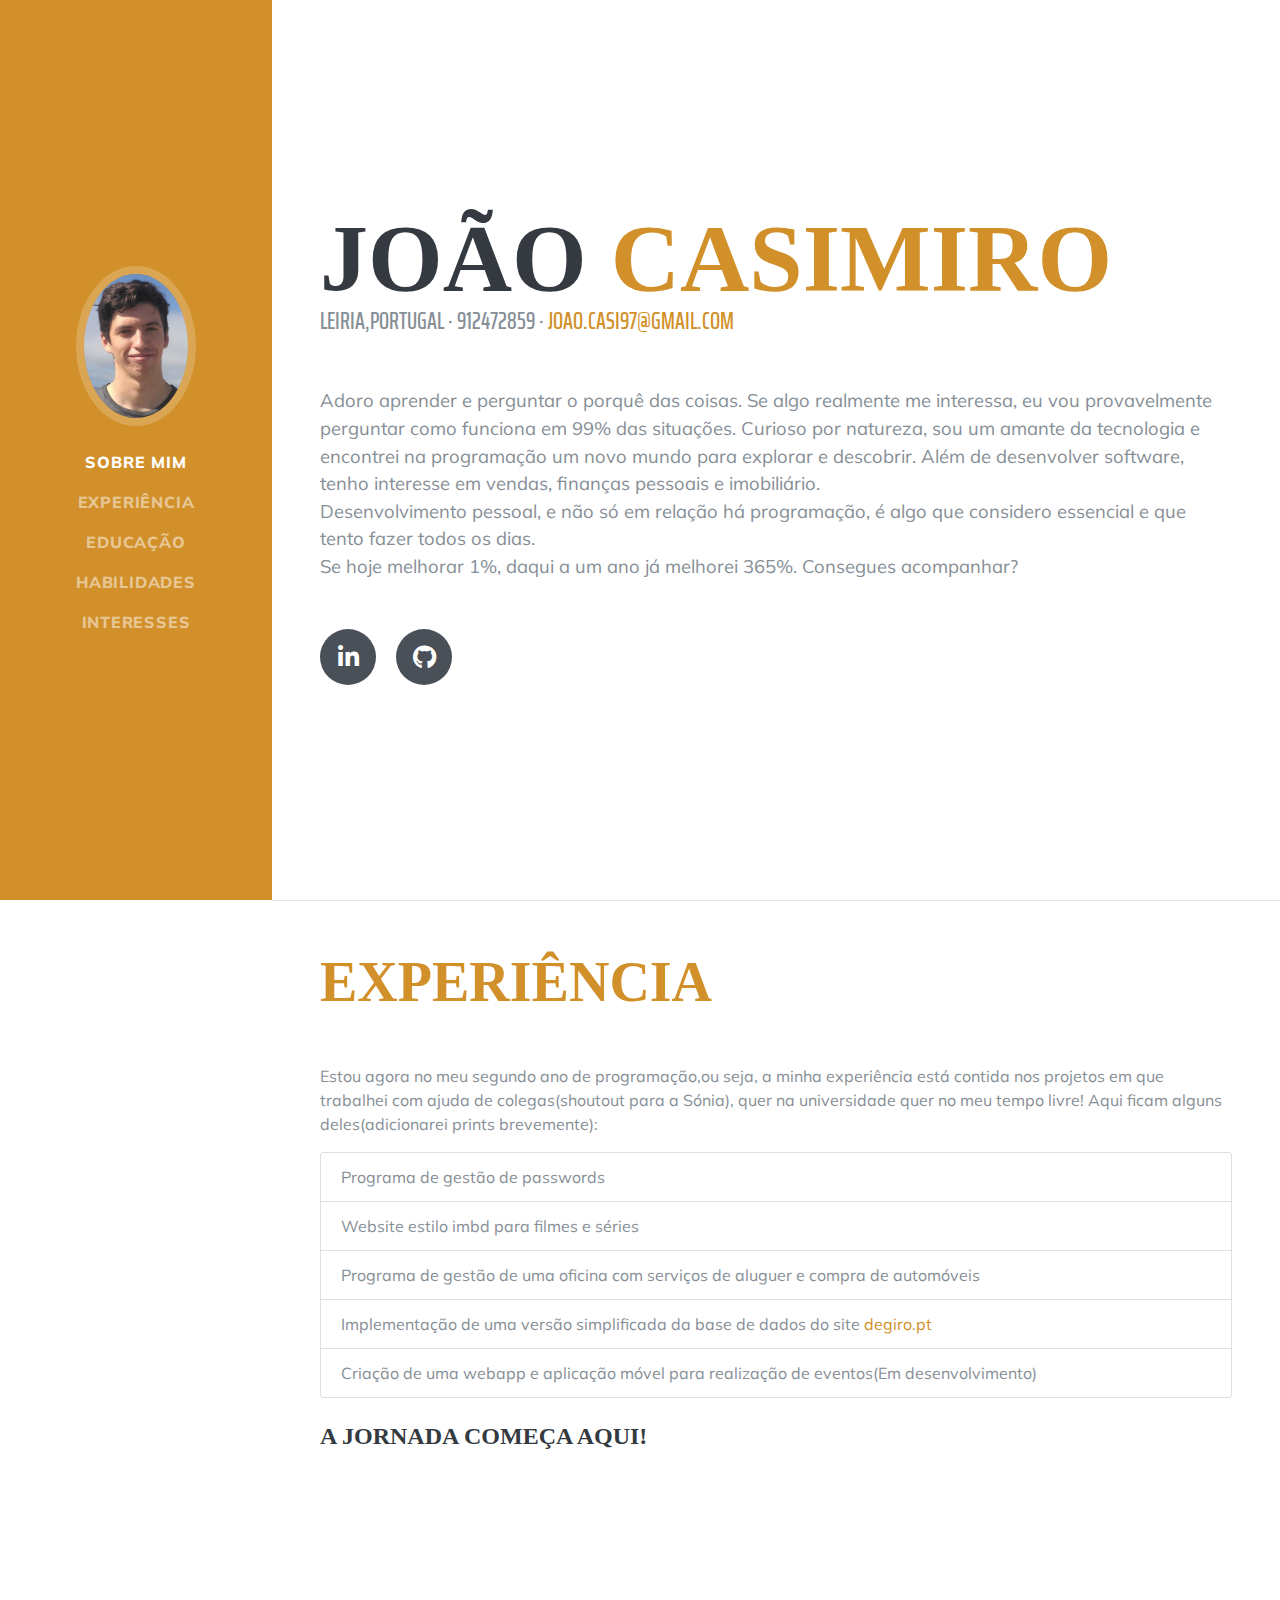
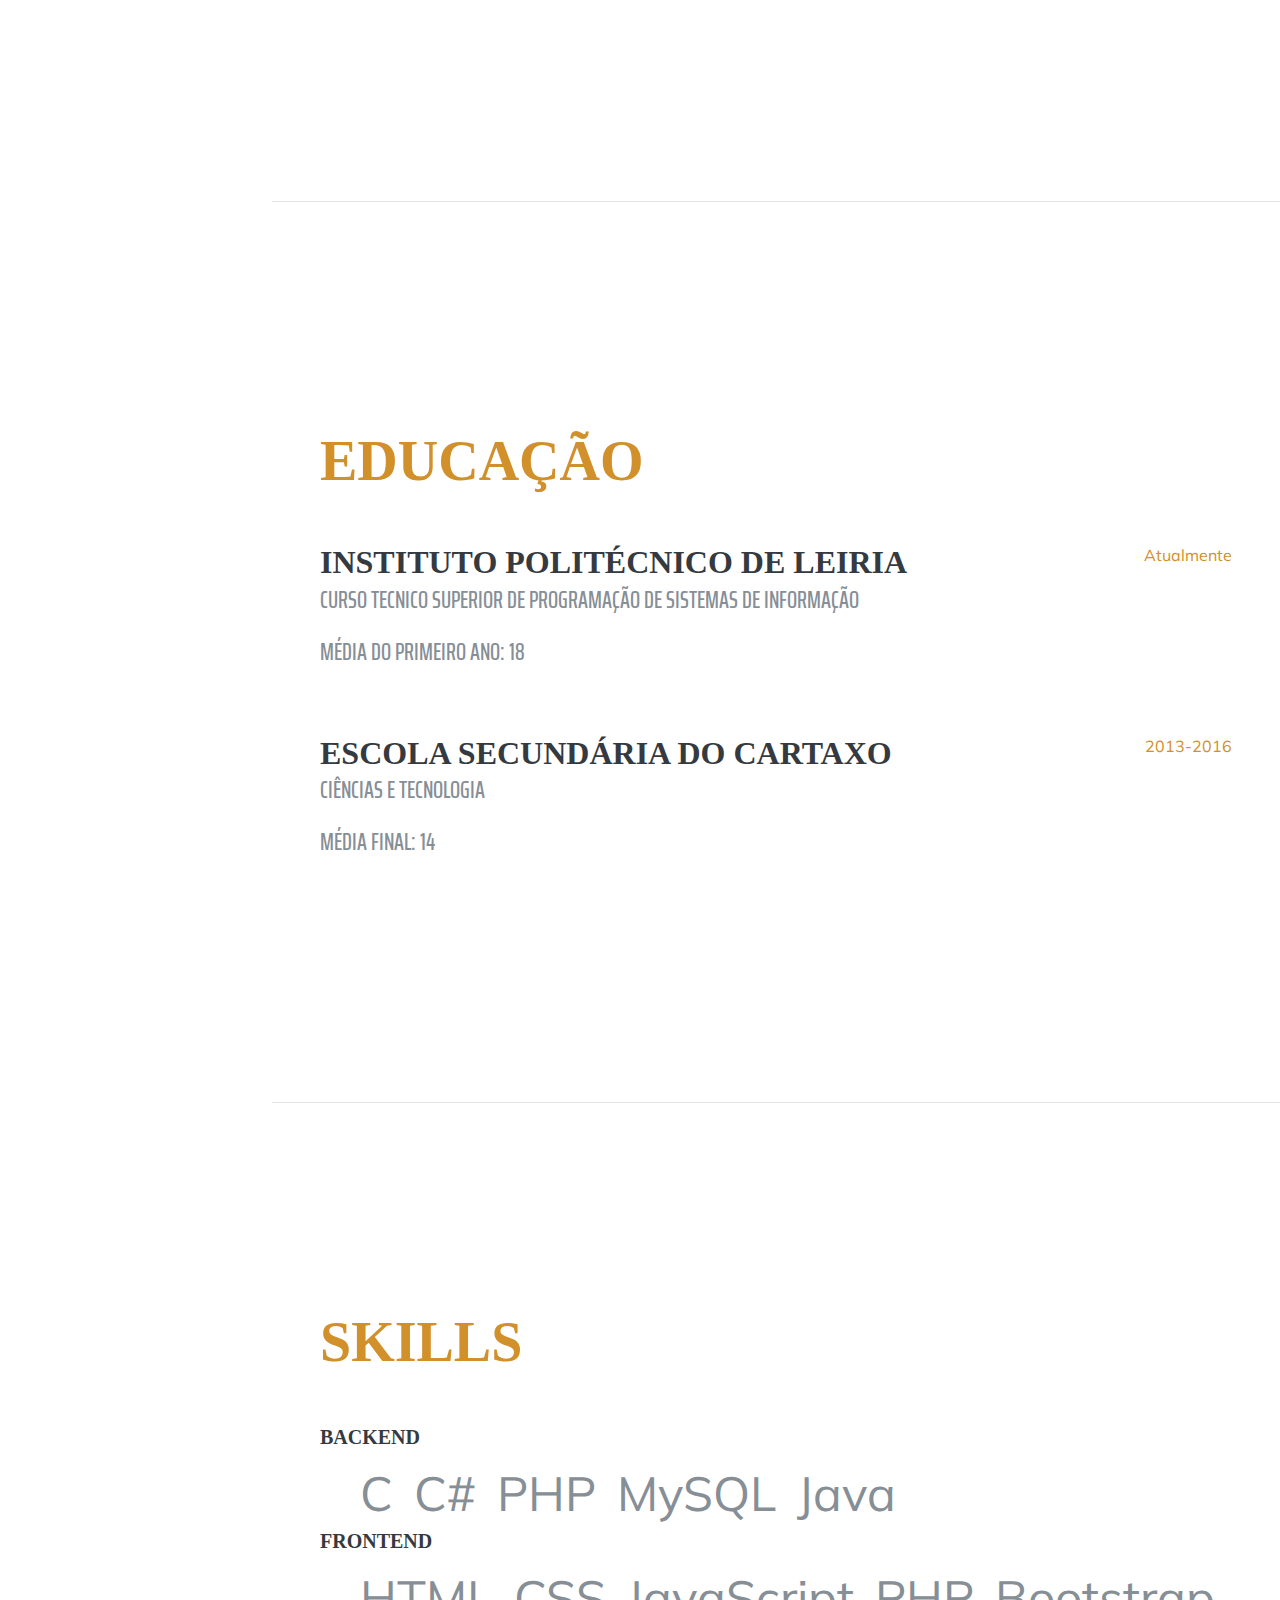
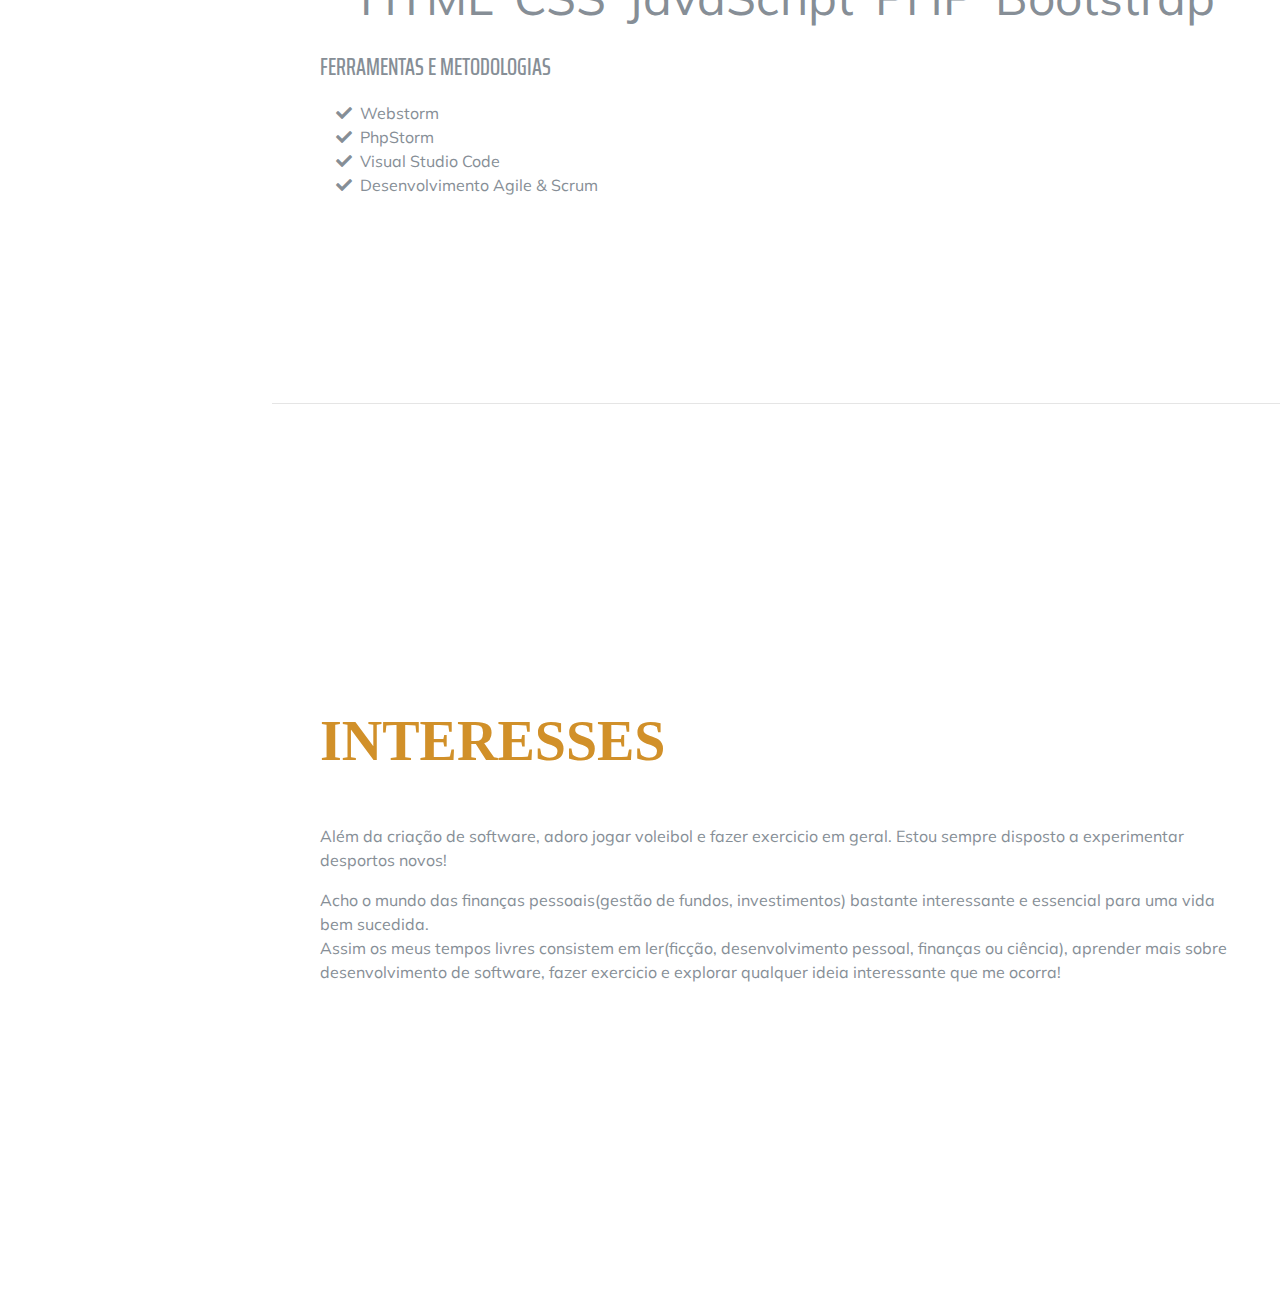
==== index.html @ 552b4750 "." ====
<!DOCTYPE html>
<html lang="en">

<head>

  <meta charset="utf-8">
  <meta name="viewport" content="width=device-width, initial-scale=1, shrink-to-fit=no">
  <meta name="description" content="Site pessoal">
  <meta name="author" content="João Casimiro">

  <title>João Casimiro</title>

  <!-- Bootstrap core CSS -->
  <link href="vendor/bootstrap/css/bootstrap.min.css" rel="stylesheet">

  <!-- Custom fonts for this template -->
  <link href="https://fonts.googleapis.com/css?family=Saira+Extra+Condensed:500,700" rel="stylesheet">
  <link href="https://fonts.googleapis.com/css?family=Muli:400,400i,800,800i" rel="stylesheet">
  <link href="vendor/fontawesome-free/css/all.min.css" rel="stylesheet">

  <!-- Custom styles for this template -->
  <link href="css/resume.css" rel="stylesheet">

</head>

<body id="page-top">

  <nav class="navbar navbar-expand-lg navbar-dark bg-primary fixed-top" id="sideNav">
    <a class="navbar-brand js-scroll-trigger" href="#page-top">
      <span class="d-block d-lg-none">João Casimiro</span>
      <span class="d-none d-lg-block">
        <img class="img-fluid img-profile rounded-circle mx-auto mb-2" src="img/profile.png" alt="imagem de perfil">
      </span>
    </a>
    <button class="navbar-toggler" type="button" data-toggle="collapse" data-target="#navbarSupportedContent" aria-controls="navbarSupportedContent" aria-expanded="false" aria-label="Toggle navigation">
      <span class="navbar-toggler-icon"></span>
    </button>
    <div class="collapse navbar-collapse" id="navbarSupportedContent">
      <ul class="navbar-nav">
        <li class="nav-item">
          <a class="nav-link js-scroll-trigger" href="#about">Sobre mim</a>
        </li>
        <li class="nav-item">
          <a class="nav-link js-scroll-trigger" href="#experience">Experiência</a>
        </li>
        <li class="nav-item">
          <a class="nav-link js-scroll-trigger" href="#education">Educação</a>
        </li>
        <li class="nav-item">
          <a class="nav-link js-scroll-trigger" href="#skills">Habilidades</a>
        </li>
        <li class="nav-item">
          <a class="nav-link js-scroll-trigger" href="#interests">Interesses</a>
        </li>
      </ul>
    </div>
  </nav>

  <div class="container-fluid p-0">

    <section class="resume-section p-3 p-lg-5 d-flex align-items-center" id="about">
      <div class="w-100">
        <h1 class="mb-0">João
          <span class="text-primary">Casimiro</span>
        </h1>
        <div class="subheading mb-5">Leiria,Portugal · 912472859 ·
          <a href="mailto:name@email.com">joao.casi97@gmail.com</a>
        </div>
        <p class="lead mb-5">Adoro aprender e perguntar o porquê das coisas. Se algo realmente me interessa, eu vou provavelmente perguntar como funciona em 99% das situações.
          Curioso por natureza, sou um amante da tecnologia e encontrei na programação um novo mundo para explorar e descobrir. Além de desenvolver software, tenho interesse em vendas,
          finanças pessoais e imobiliário. <br> Desenvolvimento pessoal, e não só em relação há programação, é algo que considero essencial e que tento fazer todos os dias.
          <br>
          Se hoje melhorar 1%, daqui a um ano já melhorei 365%. Consegues acompanhar?</p>
        <div class="social-icons">
          <a href="https://www.linkedin.com/in/joao-casimiro/">
            <i class="fab fa-linkedin-in"></i>
          </a>
          <a href="https://github.com/JoaoAPCasimiro">
            <i class="fab fa-github"></i>
          </a>
        </div>
      </div>
    </section>

    <hr class="m-0">

    <section class="resume-section p-3 p-lg-5 d-flex justify-content-center" id="experience">
      <div class="w-100">
        <h2 class="mb-5">Experiência</h2>

        <div class="resume-item d-flex flex-column flex-md-row justify-content-between mb-5">
          <div class="resume-content">
            <p> Estou agora no meu segundo ano de programação,ou seja, a minha experiência está contida nos projetos
              em que trabalhei com ajuda de colegas(shoutout para a Sónia), quer na universidade quer no meu tempo livre!
              Aqui ficam alguns deles(adicionarei prints brevemente):
            </p>
            <!-- vao poder carregar nos items e aparece um pop up com prints do programa a funcionar-->
            <ul class="list-group">
              <li class="list-group-item">Programa de gestão de passwords</li>
              <li class="list-group-item">Website estilo imbd para filmes e séries</li>
              <li class="list-group-item">Programa de gestão de uma oficina com serviços de aluguer e compra de automóveis</li>
              <li class="list-group-item">Implementação de uma versão simplificada da base de dados do site <a href="https://www.degiro.pt/" >degiro.pt </a></li>
              <li class="list-group-item">Criação de uma webapp e aplicação móvel para realização de eventos(Em desenvolvimento)</li>
            </ul>
            <br>
            <h4>A jornada começa aqui!</h4>
          </div>
        </div>

        <!--
        para nao perder a <template
        </template>
        <div class="resume-item d-flex flex-column flex-md-row justify-content-between">
          <div class="resume-content">
            <h3 class="mb-0">Web Design Intern</h3>
            <div class="subheading mb-3">Shout! Media Productions</div>
            <p>texto</p>
          </div>
          <div class="resume-date text-md-right">
            <span class="text-primary">September 2008 - June 2010</span>
          </div>
        </div>
      -->

      </div>

    </section>

    <hr class="m-0">

    <section class="resume-section p-3 p-lg-5 d-flex align-items-center" id="education">
      <div class="w-100">
        <h2 class="mb-5">Educação</h2>

        <div class="resume-item d-flex flex-column flex-md-row justify-content-between mb-5">
          <div class="resume-content">
            <h3 class="mb-0">Instituto Politécnico de Leiria</h3>
            <div class="subheading mb-3">Curso tecnico superior de Programação de Sistemas de Informação</div>
            <div class="subheading mb-3">Média do primeiro ano: 18</div>
          </div>
          <div class="resume-date text-md-right">
            <span class="text-primary">Atualmente</span>
          </div>
        </div>

        <div class="resume-item d-flex flex-column flex-md-row justify-content-between">
          <div class="resume-content">
            <h3 class="mb-0">Escola Secundária do Cartaxo</h3>
            <div class="subheading mb-3">Ciências e tecnologia</div>
            <div class="subheading mb-3">Média final: 14</div>
          </div>
          <div class="resume-date text-md-right">
            <span class="text-primary">2013-2016</span>
          </div>
        </div>

      </div>
    </section>

    <hr class="m-0">

    <section class="resume-section p-3 p-lg-5 d-flex align-items-center" id="skills">
      <div class="w-100">
        <h2 class="mb-5">Skills</h2>

        <ul class="list-inline dev-icons">
          <h5>Backend</h5>
          <ol>
              <li class="list-inline-item">
                  C
              </li>
              <li class="list-inline-item">
                C#
              </li>
              <li class="list-inline-item">
                  PHP
              </li>
              <li class="list-inline-item">
                  MySQL
              </li>
              <li class="list-inline-item">
                  Java
                </li>
          </ol>
          <h5>Frontend</h5>
          <ol>
            <li class="list-inline-item">
              HTML
            </li>
            <li class="list-inline-item">
                CSS
            </li>
            <li class="list-inline-item">
                JavaScript
            </li>
            <li class="list-inline-item">
              PHP
            </li>
            <li class="list-inline-item">
              Bootstrap
            </li>
          </ol>
        </ul>

        <div class="subheading mb-3">Ferramentas e metodologias</div>
        <ul class="fa-ul mb-0">
          <li>
            <i class="fa-li fa fa-check"></i>
            Webstorm
            </li>
          <li>
              <i class="fa-li fa fa-check"></i>
              PhpStorm
              </li>
          <li>
            <i class="fa-li fa fa-check"></i>
            Visual Studio Code
          </li>
          <li>
            <i class="fa-li fa fa-check"></i>
            Desenvolvimento Agile &amp; Scrum
          </li>
        </ul>
      </div>
    </section>

    <hr class="m-0">

    <section class="resume-section p-3 p-lg-5 d-flex align-items-center" id="interests">
      <div class="w-100">
        <h2 class="mb-5">Interesses</h2>
        <p>Além da criação de software, adoro jogar voleibol e fazer exercicio em geral. Estou sempre disposto a experimentar desportos novos! </p>
        <p class="mb-0">Acho o mundo das finanças pessoais(gestão de fundos, investimentos) bastante interessante e essencial para uma vida bem
          sucedida.</p>
        <p>Assim os meus tempos livres consistem em ler(ficção, desenvolvimento pessoal, finanças ou ciência), aprender mais sobre desenvolvimento
            de software, fazer exercicio e explorar qualquer ideia interessante que me ocorra! </p>
      </div>
    </section>



  </div>

  <!-- Bootstrap core JavaScript -->
  <script src="vendor/jquery/jquery.min.js"></script>
  <script src="vendor/bootstrap/js/bootstrap.bundle.min.js"></script>

  <!-- Plugin JavaScript -->
  <script src="vendor/jquery-easing/jquery.easing.min.js"></script>

  <!-- Custom scripts for this template -->
  <script src="js/resume.min.js"></script>

</body>

</html>
---- css/resume.css ----
/*!
 * Start Bootstrap - Resume v5.0.8 (https://startbootstrap.com/template-overviews/resume)
 * Copyright 2013-2019 Start Bootstrap
 * Licensed under MIT (https://github.com/BlackrockDigital/startbootstrap-resume/blob/master/LICENSE)
 */

body {
  font-family: 'Muli', -apple-system, BlinkMacSystemFont, 'Segoe UI', Roboto, 'Helvetica Neue', Arial, sans-serif, 'Apple Color Emoji', 'Segoe UI Emoji', 'Segoe UI Symbol', 'Noto Color Emoji';
  padding-top: 54px;
  color: #868e96;
}

@media (min-width: 992px) {
  body {
    padding-top: 0;
    padding-left: 17rem;
  }
}

h1,
h2,
h3,
h4,
h5,
h6 {
  font-family: 'Times New Roman', -apple-system, BlinkMacSystemFont, 'Segoe UI', Roboto, 'Helvetica Neue', Arial, sans-serif, 'Apple Color Emoji', 'Segoe UI Emoji', 'Segoe UI Symbol', 'Noto Color Emoji';
  font-weight: 700;
  text-transform: uppercase;
  color: #343a40;
}

h1 {
  font-size: 6rem;
  line-height: 5.5rem;
}

h2 {
  font-size: 3.5rem;
  color: #D19029;
}

h3 {
  font-size: 2rem;
}

p.lead {
  font-size: 1.15rem;
  font-weight: 400;
}

.subheading {
  text-transform: uppercase;
  font-weight: 500;
  font-family: 'Saira Extra Condensed', -apple-system, BlinkMacSystemFont, 'Segoe UI', Roboto, 'Helvetica Neue', Arial, sans-serif, 'Apple Color Emoji', 'Segoe UI Emoji', 'Segoe UI Symbol', 'Noto Color Emoji';
  font-size: 1.5rem;
}

.social-icons a {
  display: inline-block;
  height: 3.5rem;
  width: 3.5rem;
  background-color: #495057;
  color: #fff !important;
  border-radius: 100%;
  text-align: center;
  font-size: 1.5rem;
  line-height: 3.5rem;
  margin-right: 1rem;
}

.social-icons a:last-child {
  margin-right: 0;
}

.social-icons a:hover {
  background-color: #84B07F;
}

.dev-icons {
  font-size: 3rem;
}

.dev-icons .list-inline-item i:hover {
  color: #BD5D38;
}

#sideNav .navbar-nav .nav-item .nav-link {
  font-weight: 800;
  letter-spacing: 0.05rem;
  text-transform: uppercase;
}

#sideNav .navbar-toggler:focus {
  outline-color: #d48a6e;
}

@media (min-width: 992px) {
  #sideNav {
    text-align: center;
    position: fixed;
    top: 0;
    left: 0;
    display: flex;
    flex-direction: column;
    width: 17rem;
    height: 100vh;
  }
  #sideNav .navbar-brand {
    display: flex;
    margin: auto auto 0;
    padding: 0.5rem;
  }
  #sideNav .navbar-brand .img-profile {
    max-width: 10rem;
    max-height: 10rem;
    border: 0.5rem solid rgba(255, 255, 255, 0.2);
  }
  #sideNav .navbar-collapse {
    display: flex;
    align-items: flex-start;
    flex-grow: 0;
    width: 100%;
    margin-bottom: auto;
  }
  #sideNav .navbar-collapse .navbar-nav {
    flex-direction: column;
    width: 100%;
  }
  #sideNav .navbar-collapse .navbar-nav .nav-item {
    display: block;
  }
  #sideNav .navbar-collapse .navbar-nav .nav-item .nav-link {
    display: block;
  }
}

section.resume-section {
  padding-top: 5rem !important;
  padding-bottom: 5rem !important;
  max-width: 75rem;
}

section.resume-section .resume-item .resume-date {
  min-width: none;
}

@media (min-width: 768px) {
  section.resume-section {
    min-height: 100vh;
  }
  section.resume-section .resume-item .resume-date {
    min-width: 18rem;
  }
}

@media (min-width: 992px) {
  section.resume-section {
    padding-top: 3rem !important;
    padding-bottom: 3rem !important;
  }
}

.bg-primary {
  background-color: #D19029 !important;
}

.text-primary {
  color: #D19029 !important;
}

a {
  color: #D19029;
}

a:hover, a:focus, a:active {
  color: #824027;
}
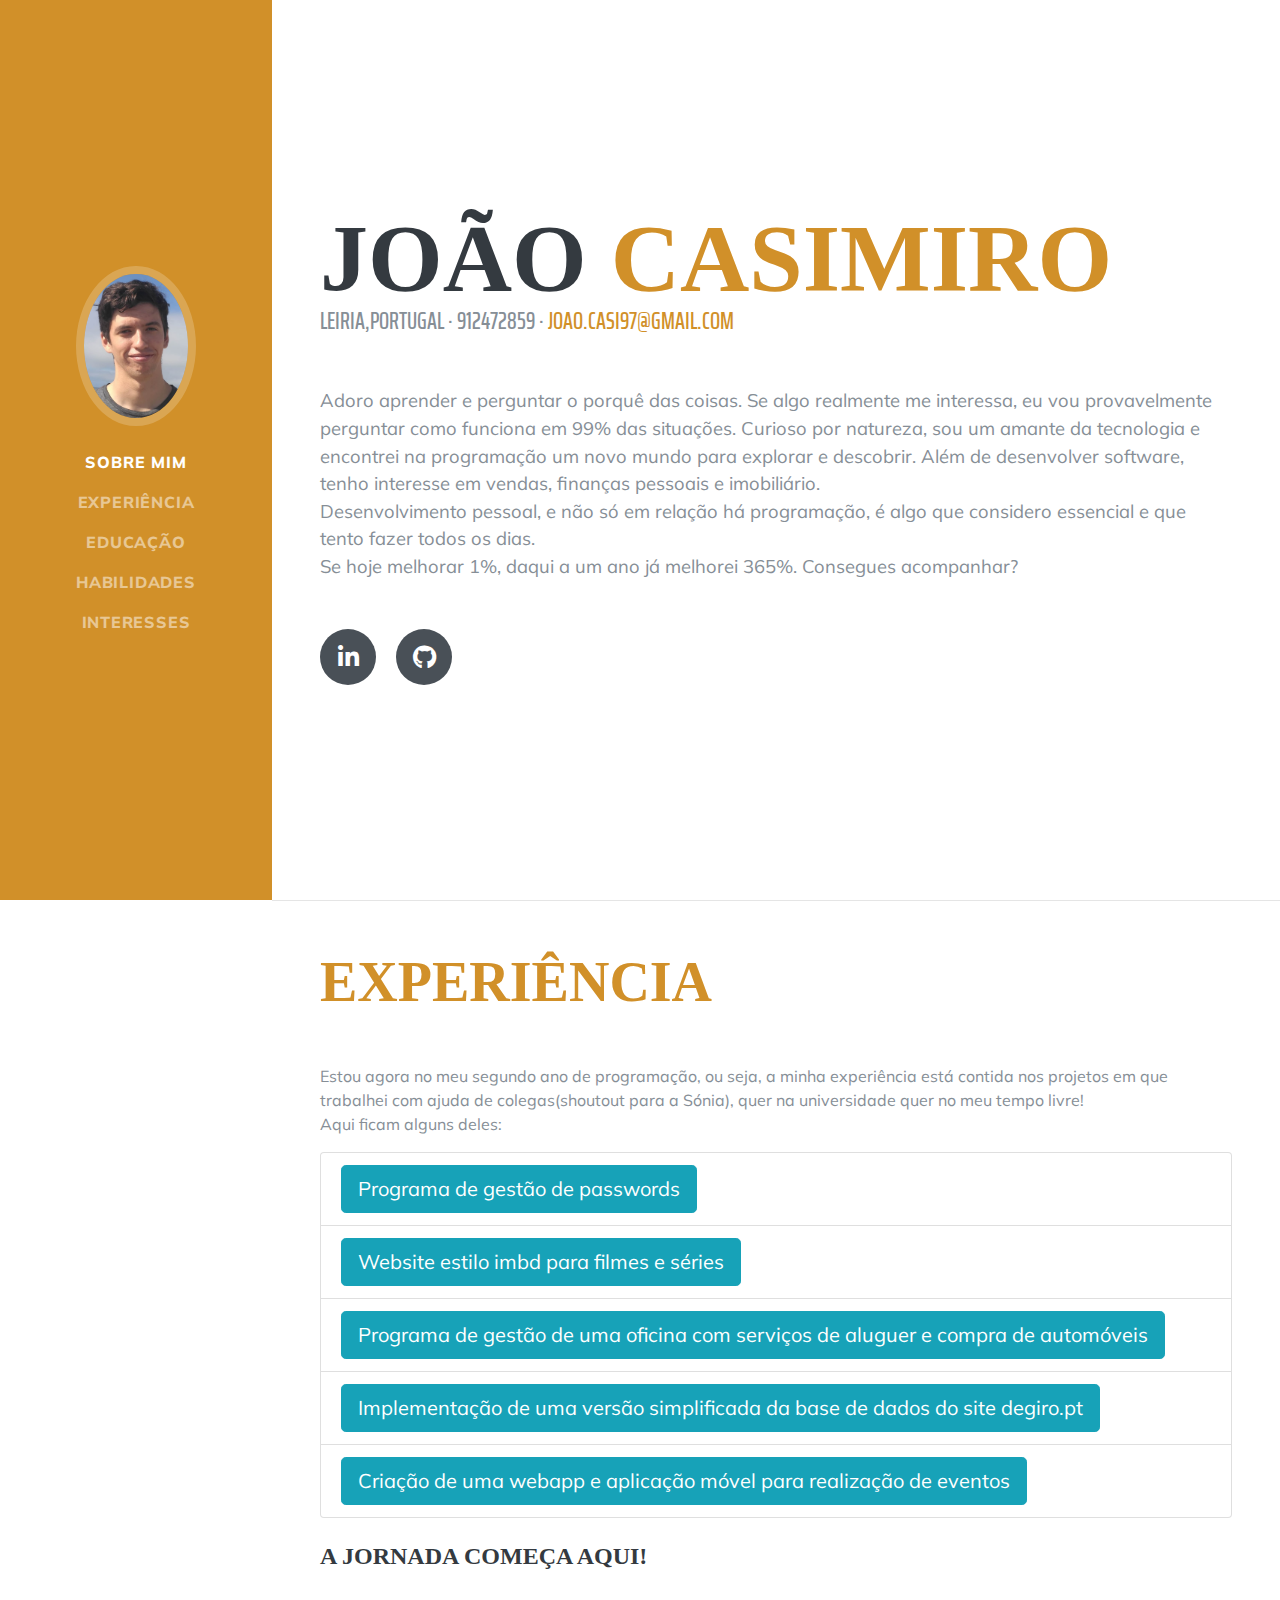
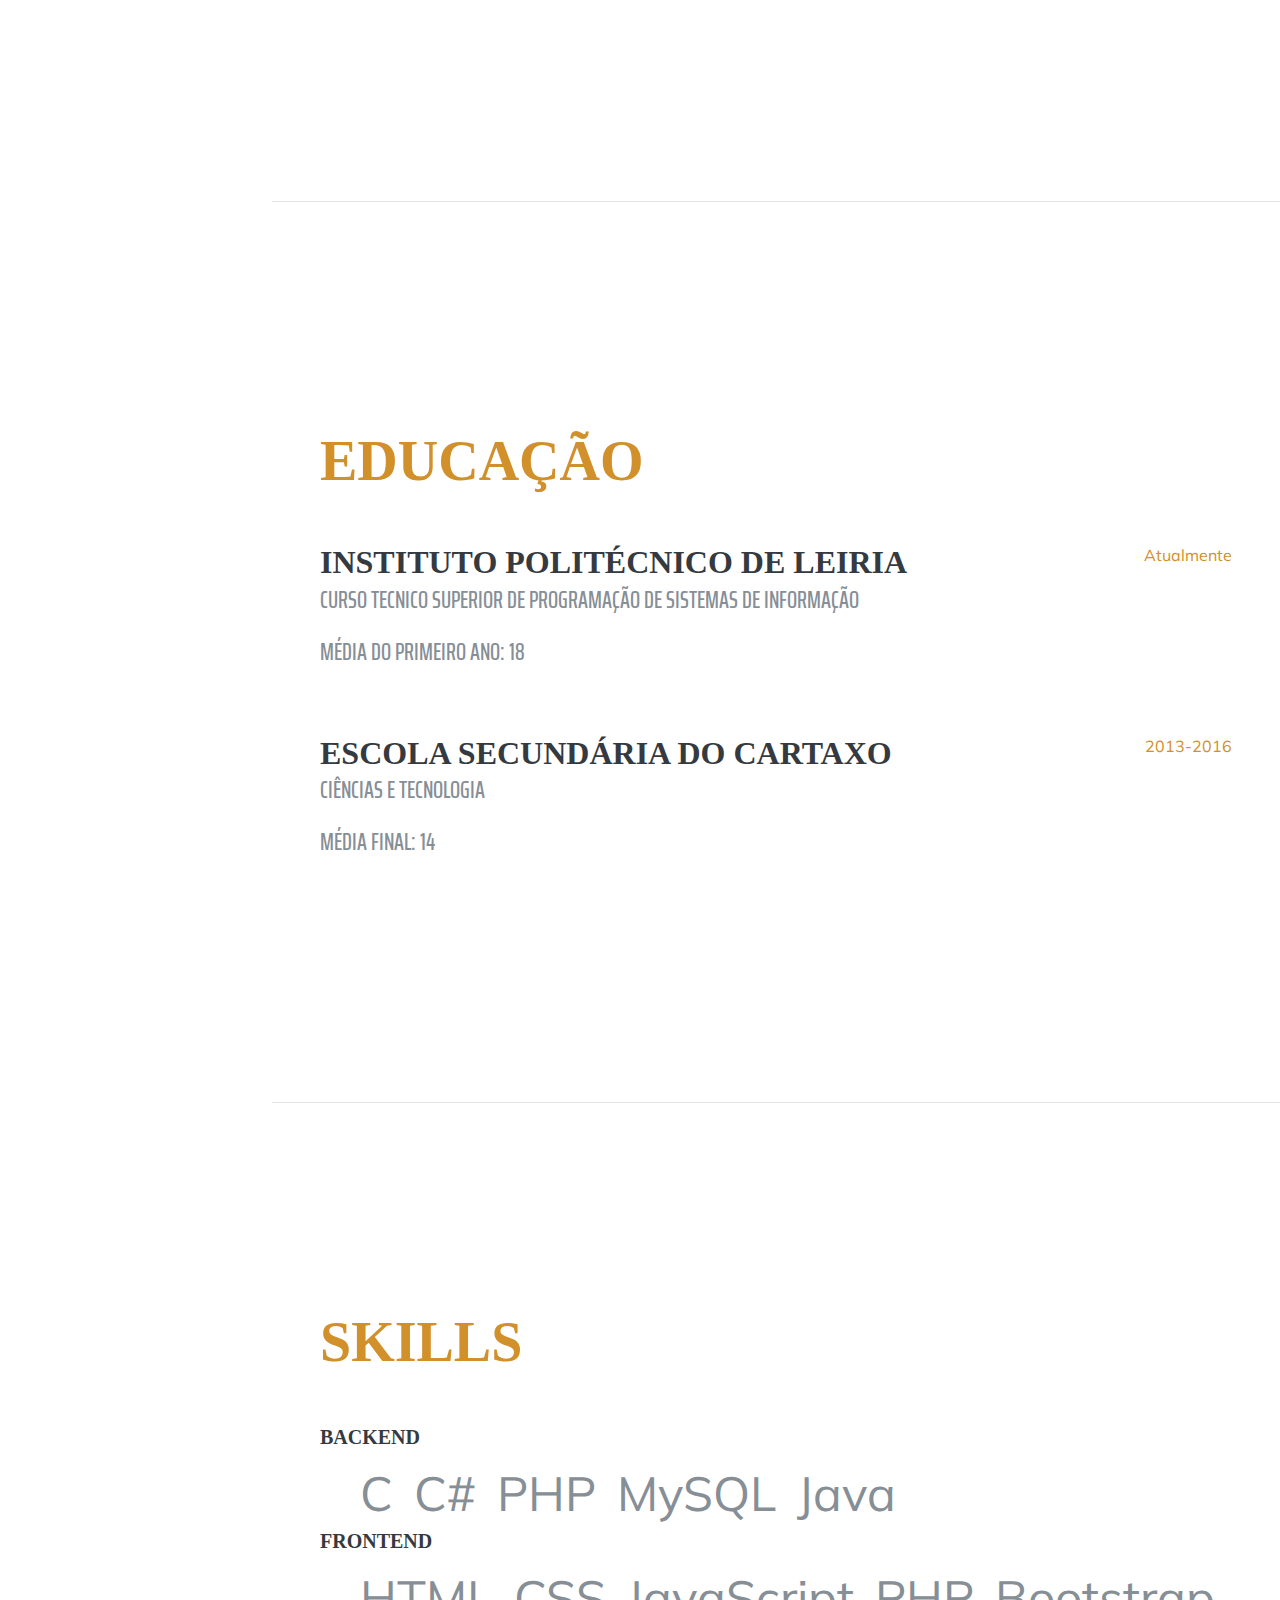
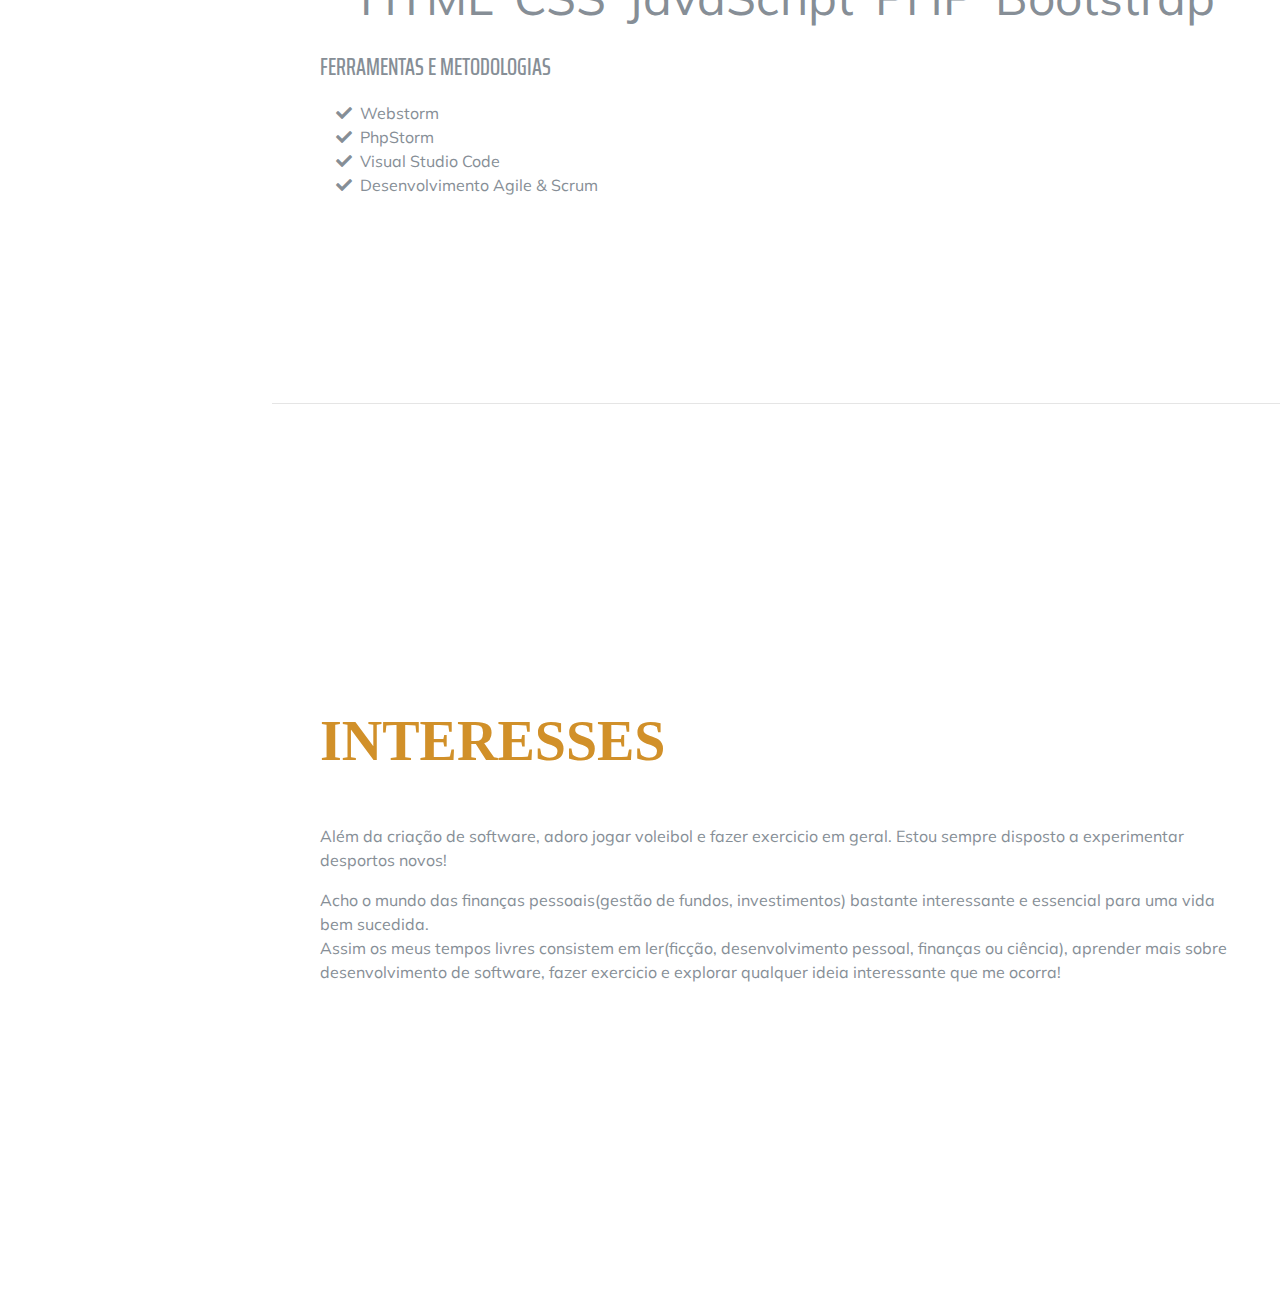
==== commit 84b8ee92: "slideshow" ====
--- a/index.html
+++ b/index.html
@@ -20,6 +20,12 @@
 
   <!-- Custom styles for this template -->
   <link href="css/resume.css" rel="stylesheet">
+
+  <style>
+    .modal-dialog{
+      max-width: 650px;
+    }
+  </style>
 
 </head>
 
@@ -90,40 +96,68 @@
 
         <div class="resume-item d-flex flex-column flex-md-row justify-content-between mb-5">
           <div class="resume-content">
-            <p> Estou agora no meu segundo ano de programação,ou seja, a minha experiência está contida nos projetos
+            <p> Estou agora no meu segundo ano de programação, ou seja, a minha experiência está contida nos projetos
               em que trabalhei com ajuda de colegas(shoutout para a Sónia), quer na universidade quer no meu tempo livre!
-              Aqui ficam alguns deles(adicionarei prints brevemente):
+              <br>
+              Aqui ficam alguns deles:
             </p>
-            <!-- vao poder carregar nos items e aparece um pop up com prints do programa a funcionar-->
+
             <ul class="list-group">
-              <li class="list-group-item">Programa de gestão de passwords</li>
-              <li class="list-group-item">Website estilo imbd para filmes e séries</li>
-              <li class="list-group-item">Programa de gestão de uma oficina com serviços de aluguer e compra de automóveis</li>
-              <li class="list-group-item">Implementação de uma versão simplificada da base de dados do site <a href="https://www.degiro.pt/" >degiro.pt </a></li>
-              <li class="list-group-item">Criação de uma webapp e aplicação móvel para realização de eventos(Em desenvolvimento)</li>
+              <li class="list-group-item">
+                <!-- Trigger the modal with a button -->
+                <button type="button" class="btn btn-info btn-lg" data-toggle="modal" data-target="#gestaoPasswordModal">
+                              Programa de gestão de passwords</button>
+              </li>
+              <li class="list-group-item">
+                <!-- Trigger the modal with a button -->
+                <button type="button" class="btn btn-info btn-lg" data-toggle="modal" data-target="#movieManagerModal">
+                              Website estilo imbd para filmes e séries</button>
+              </li>
+              <li class="list-group-item">
+                <!-- Trigger the modal with a button -->
+                <button type="button" class="btn btn-info btn-lg" data-toggle="modal" data-target="#gestaoPasswordModal">
+                              Programa de gestão de uma oficina com serviços de aluguer e compra de automóveis</button>
+              </li>
+              <li class="list-group-item">
+                <!-- Trigger the modal with a button -->
+                <button type="button" class="btn btn-info btn-lg" data-toggle="modal" data-target="#gestaoPasswordModal">
+                          Implementação de uma versão simplificada da base de dados do site degiro.pt </button>
+              </li>
+              <li class="list-group-item">
+                <!-- Trigger the modal with a button -->
+                <button type="button" class="btn btn-info btn-lg" data-toggle="modal" data-target="#gestaoPasswordModal">
+                          Criação de uma webapp e aplicação móvel para realização de eventos</button>
+              </li>
+
             </ul>
             <br>
             <h4>A jornada começa aqui!</h4>
           </div>
         </div>
 
-        <!--
-        para nao perder a <template
-        </template>
-        <div class="resume-item d-flex flex-column flex-md-row justify-content-between">
-          <div class="resume-content">
-            <h3 class="mb-0">Web Design Intern</h3>
-            <div class="subheading mb-3">Shout! Media Productions</div>
-            <p>texto</p>
-          </div>
-          <div class="resume-date text-md-right">
-            <span class="text-primary">September 2008 - June 2010</span>
-          </div>
-        </div>
-      -->
-
-      </div>
-
+
+        <div class="modal fade" id="websiteFilmesSeriesModal" role="dialog">
+          <div class="modal-dialog">
+
+            <!-- Modal content-->
+            <div class="modal-content">
+              <img src="prints/gestao_passwords.png" />
+            </div>
+          </div>
+        </div>
+
+        <div class="modal fade" id="gestaoOficinaModal" role="dialog">
+          <div class="modal-dialog">
+
+            <!-- Modal content-->
+            <div class="modal-content">
+              <img src="prints/gestao_passwords.png" />
+            </div>
+          </div>
+        </div>
+
+
+      </div>
     </section>
 
     <hr class="m-0">
@@ -238,7 +272,90 @@
     </section>
 
 
-
+  </div>
+
+  <!-- Modal -->
+  <div class="modal fade" id="gestaoPasswordModal" role="dialog">
+    <div class="modal-dialog">
+      <!-- Modal content-->
+      <div class="modal-content">
+
+        <div id="gestaoPasswords" class="carousel slide" data-ride="carousel">
+
+          <!-- Indicators -->
+          <ul class="carousel-indicators">
+            <li data-target="#gestaoPasswords" data-slide-to="0" class="active"></li>
+            <li data-target="#gestaoPasswords" data-slide-to="1"></li>
+            <li data-target="#gestaoPasswords" data-slide-to="2"></li>
+          </ul>
+
+          <!-- The slideshow -->
+          <div class="carousel-inner">
+            <div class="carousel-item active">
+              <img class="img-fluid" src="prints/gestao_passwords2.png" alt="inicial">
+            </div>
+            <div class="carousel-item">
+              <img class="img-fluid" src="prints/gestao_passwords.png" alt="registo">
+            </div>
+            <div class="carousel-item">
+              <img class="img-fluid" src="prints/gestao_passwords3.png" alt="recurso">
+            </div>
+          </div>
+
+          <!-- Left and right controls -->
+          <a class="carousel-control-prev" href="#gestaoPasswords" data-slide="prev">
+            <span class="carousel-control-prev-icon"></span>
+          </a>
+          <a class="carousel-control-next" href="#gestaoPasswords" data-slide="next">
+            <span class="carousel-control-next-icon"></span>
+          </a>
+
+        </div>
+
+      </div>
+    </div>
+  </div>
+
+  <!-- Modal -->
+  <div class="modal fade" id="movieManagerModal" role="dialog">
+    <div class="modal-dialog">
+      <!-- Modal content-->
+      <div class="modal-content">
+
+        <div id="movieManager" class="carousel slide" data-ride="carousel">
+
+          <!-- Indicators -->
+          <ul class="carousel-indicators">
+            <li data-target="#movieManager" data-slide-to="0" class="active"></li>
+            <li data-target="#movieManager" data-slide-to="1"></li>
+            <li data-target="#movieManager" data-slide-to="2"></li>
+          </ul>
+
+          <!-- The slideshow -->
+          <div class="carousel-inner">
+            <div class="carousel-item active">
+              <img class="img-fluid" src="prints/The_Movie_Manager.jpg" alt="inicial">
+            </div>
+            <div class="carousel-item">
+              <img class="img-fluid" src="prints/The_Movie_Manager_atual.jpg" alt="nos cinemas">
+            </div>
+            <div class="carousel-item">
+              <img class="img-fluid" src="prints/The_Movie_Manager_favoritos.jpg" alt="favoritos">
+            </div>
+          </div>
+
+          <!-- Left and right controls -->
+          <a class="carousel-control-prev" href="#movieManager" data-slide="prev">
+            <span class="carousel-control-prev-icon"></span>
+          </a>
+          <a class="carousel-control-next" href="#movieManager" data-slide="next">
+            <span class="carousel-control-next-icon"></span>
+          </a>
+
+        </div>
+
+      </div>
+    </div>
   </div>
 
   <!-- Bootstrap core JavaScript -->
@@ -253,4 +370,8 @@
 
 </body>
 
+<script>
+
+</script>
+
 </html>
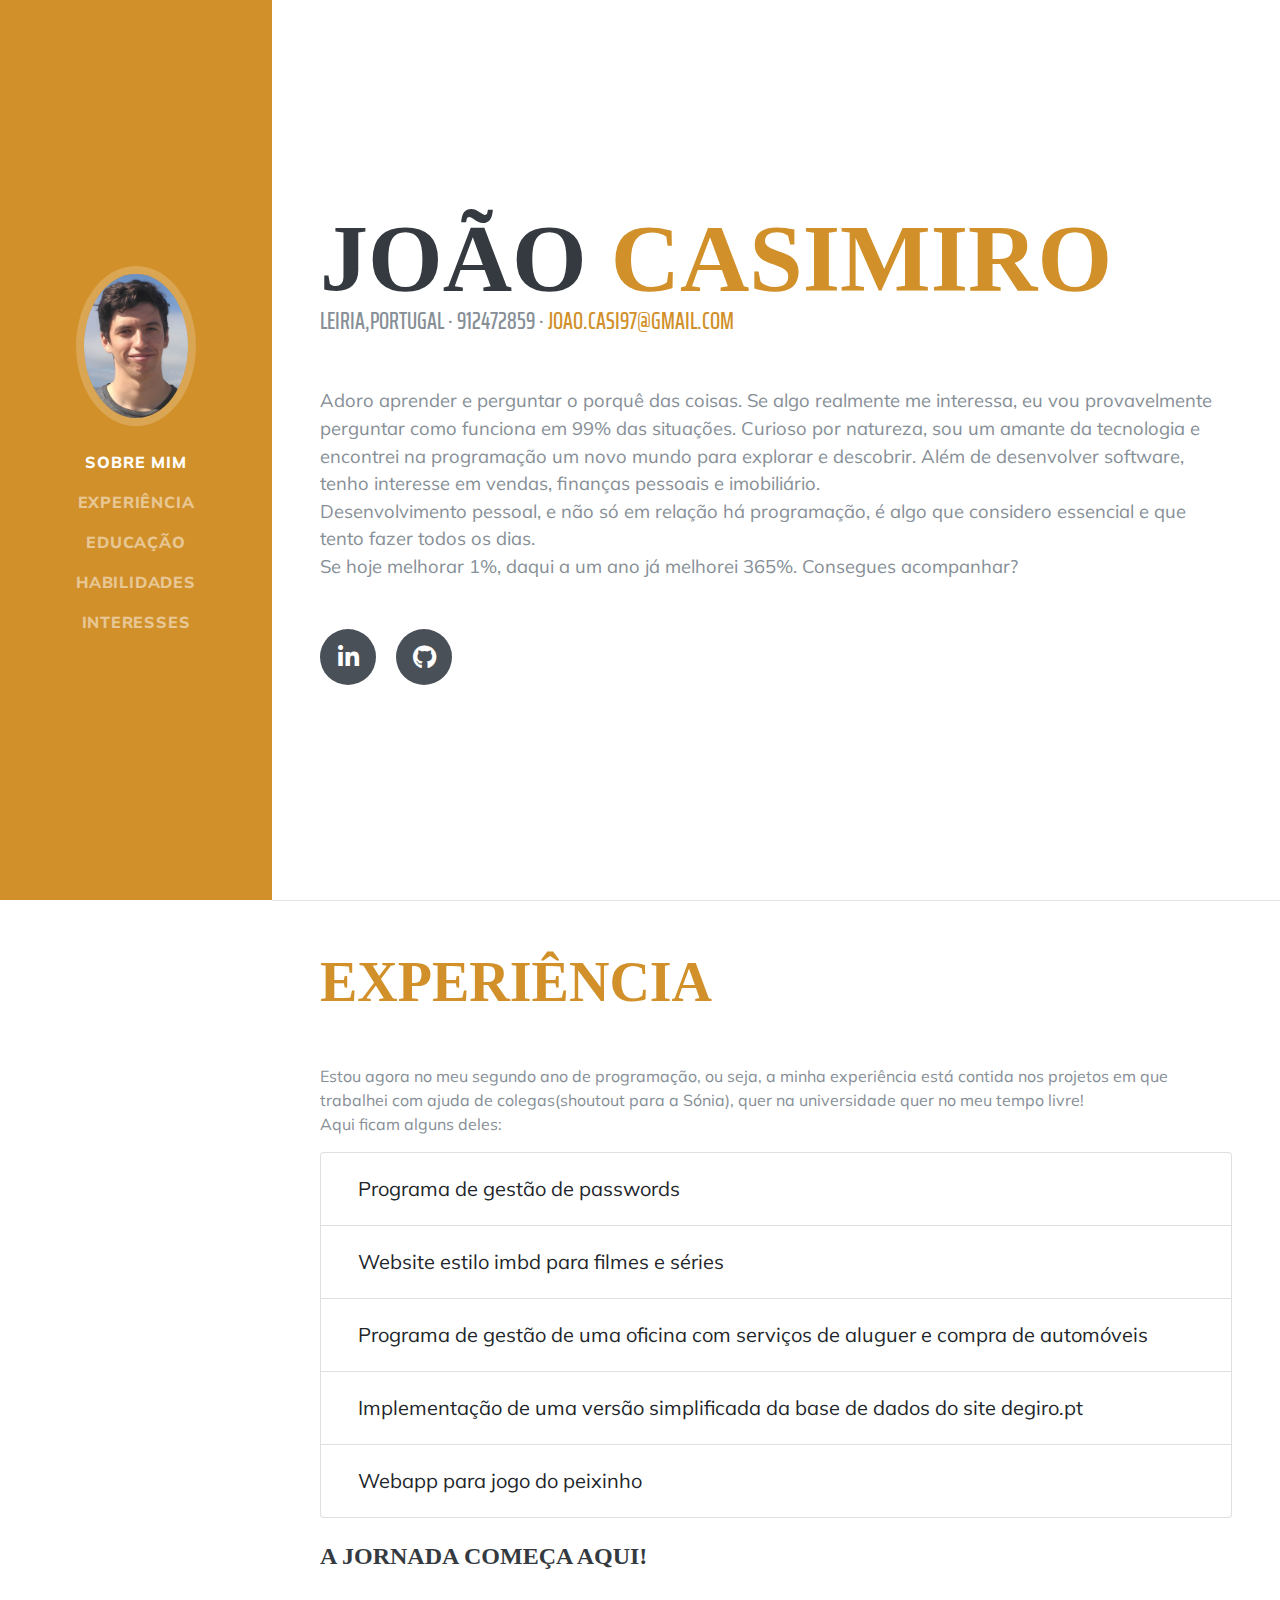
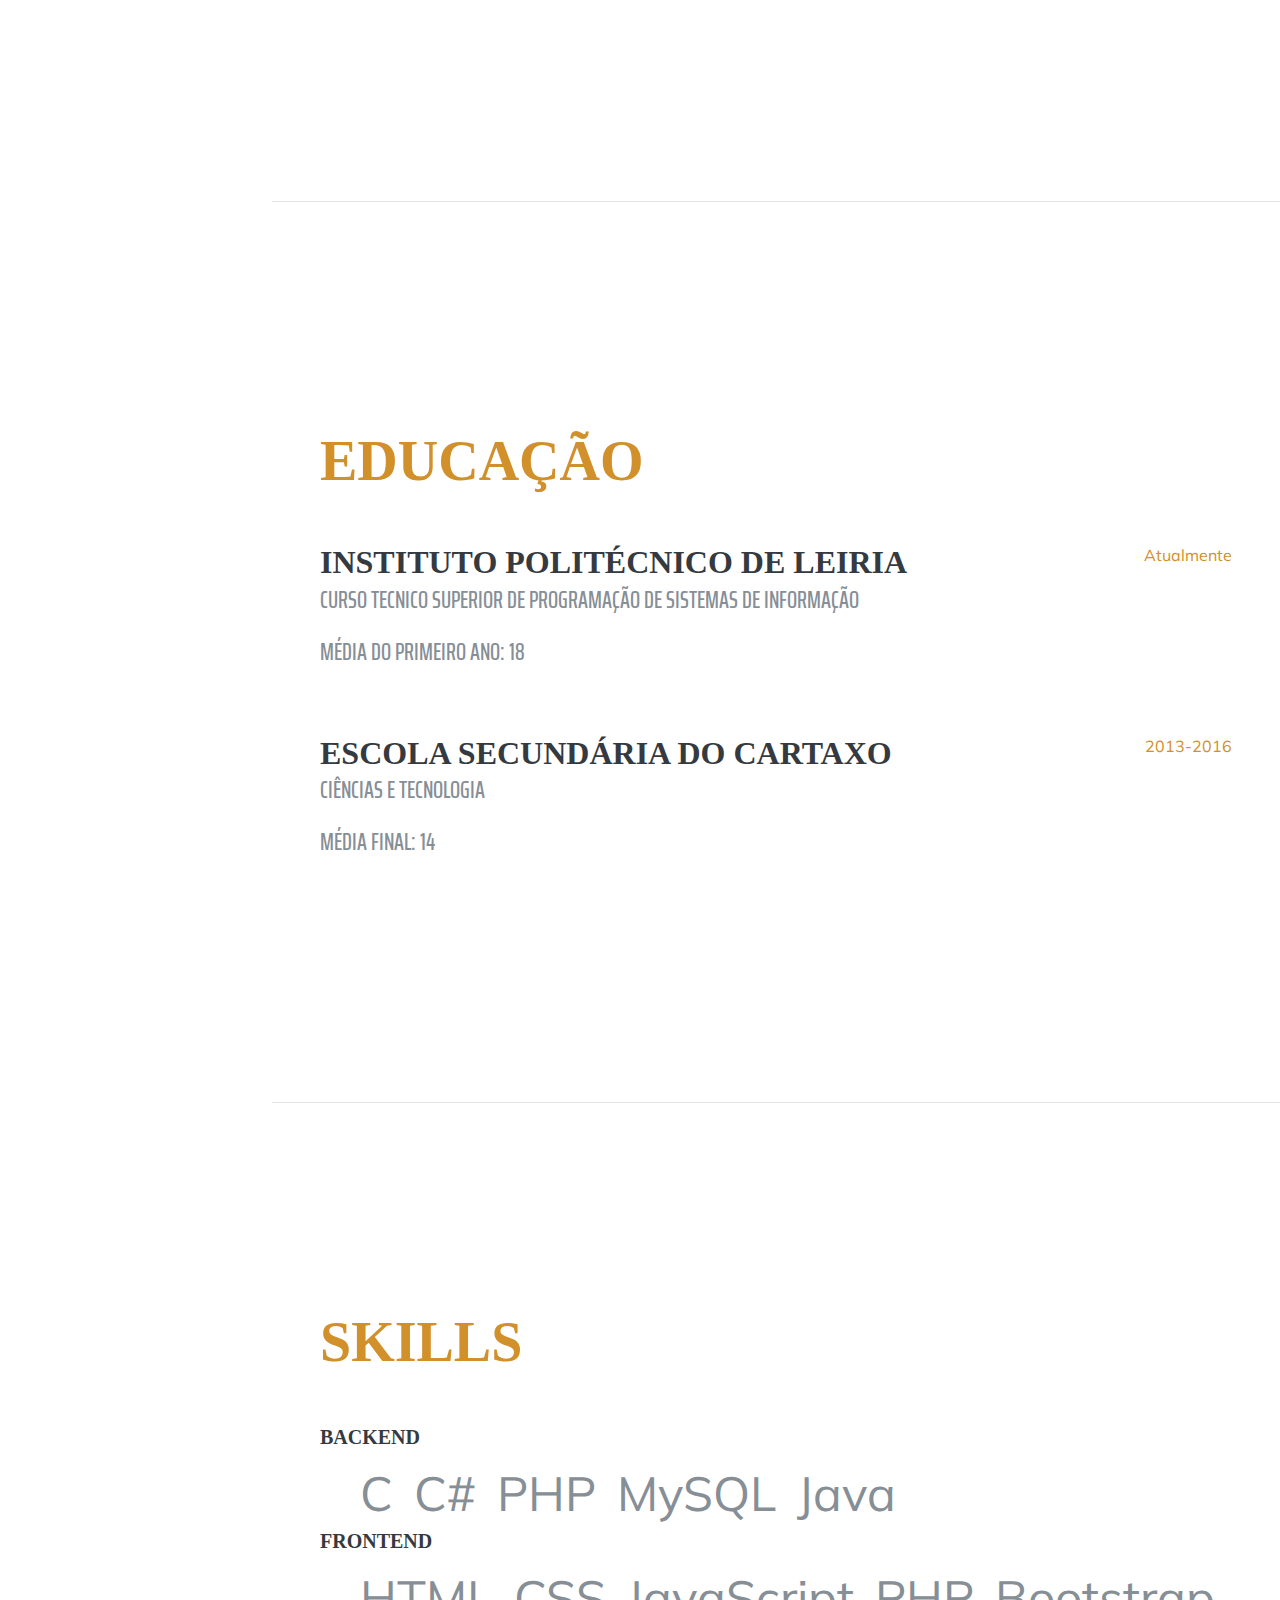
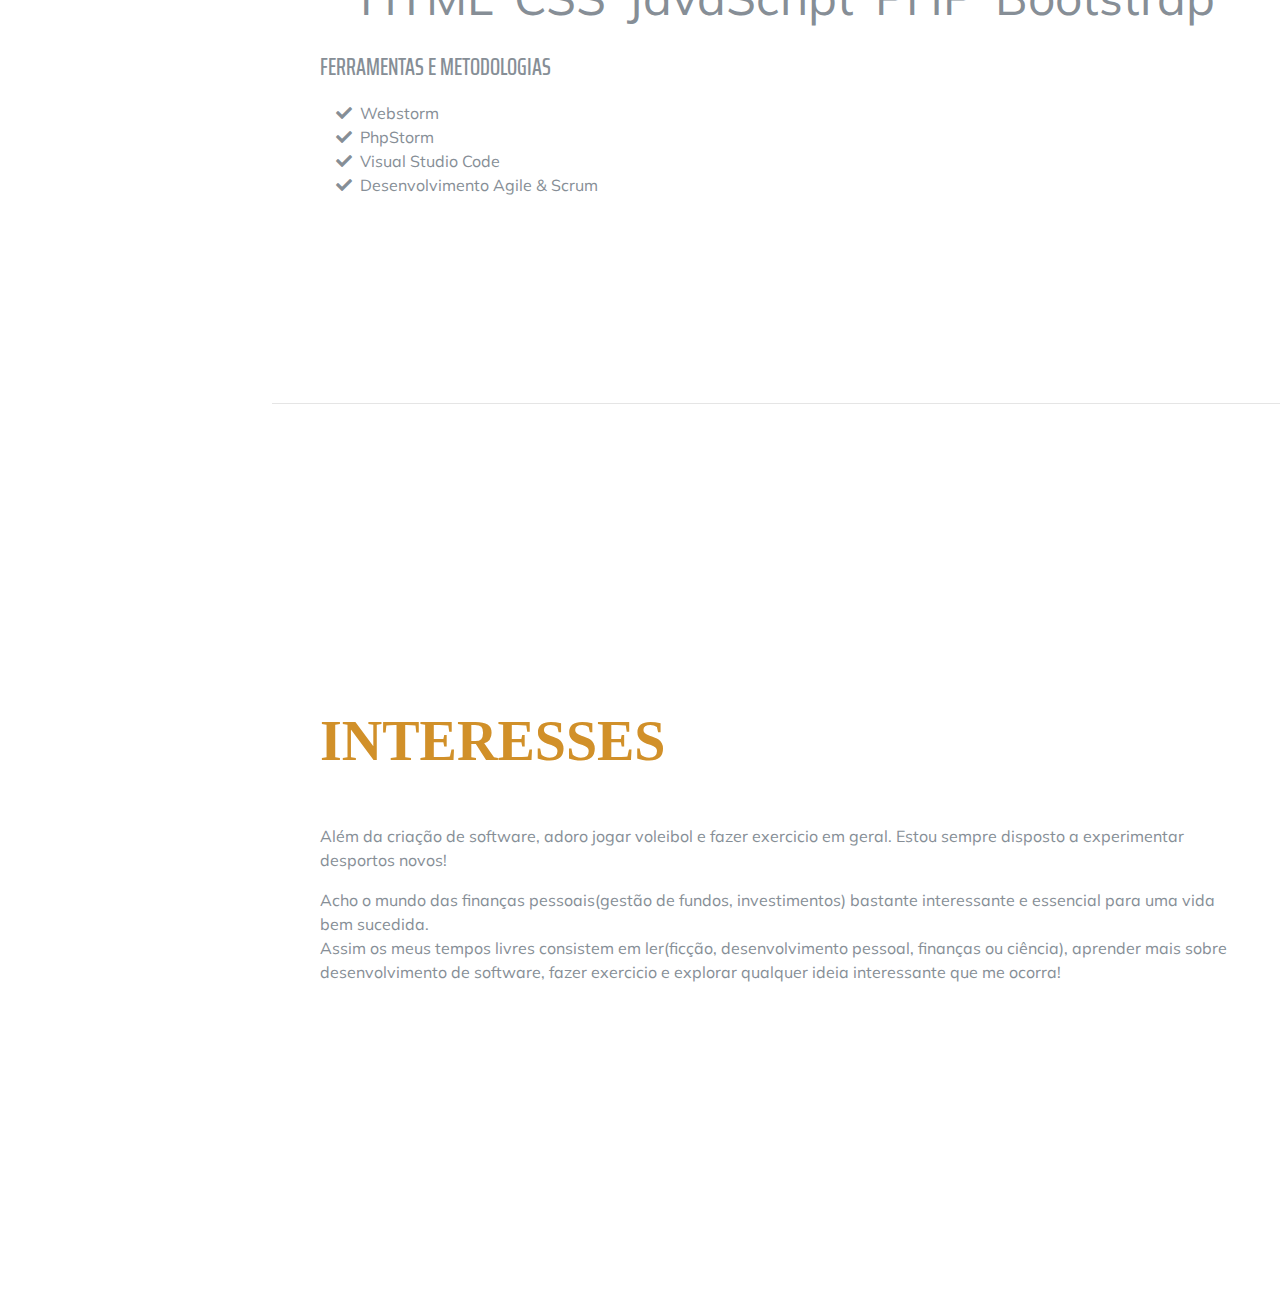
==== commit 7f5d309e: "imagens dos projetos" ====
--- a/index.html
+++ b/index.html
@@ -105,28 +105,28 @@
             <ul class="list-group">
               <li class="list-group-item">
                 <!-- Trigger the modal with a button -->
-                <button type="button" class="btn btn-info btn-lg" data-toggle="modal" data-target="#gestaoPasswordModal">
+                <button type="button" class="btn btn-lg" data-toggle="modal" data-target="#gestaoPasswordModal">
                               Programa de gestão de passwords</button>
               </li>
               <li class="list-group-item">
                 <!-- Trigger the modal with a button -->
-                <button type="button" class="btn btn-info btn-lg" data-toggle="modal" data-target="#movieManagerModal">
+                <button type="button" class="btn btn-lg" data-toggle="modal" data-target="#movieManagerModal">
                               Website estilo imbd para filmes e séries</button>
               </li>
               <li class="list-group-item">
                 <!-- Trigger the modal with a button -->
-                <button type="button" class="btn btn-info btn-lg" data-toggle="modal" data-target="#gestaoPasswordModal">
+                <button type="button" class="btn btn-lg" data-toggle="modal" data-target="#gestaoOficinaModal">
                               Programa de gestão de uma oficina com serviços de aluguer e compra de automóveis</button>
               </li>
               <li class="list-group-item">
                 <!-- Trigger the modal with a button -->
-                <button type="button" class="btn btn-info btn-lg" data-toggle="modal" data-target="#gestaoPasswordModal">
+                <button type="button" class="btn btn-lg" data-toggle="modal" data-target="#bdDegiroModal">
                           Implementação de uma versão simplificada da base de dados do site degiro.pt </button>
               </li>
               <li class="list-group-item">
                 <!-- Trigger the modal with a button -->
-                <button type="button" class="btn btn-info btn-lg" data-toggle="modal" data-target="#gestaoPasswordModal">
-                          Criação de uma webapp e aplicação móvel para realização de eventos</button>
+                <button type="button" class="btn btn-lg" data-toggle="modal" data-target="#gofishModal">
+                          Webapp para jogo do peixinho</button>
               </li>
 
             </ul>
@@ -134,29 +134,6 @@
             <h4>A jornada começa aqui!</h4>
           </div>
         </div>
-
-
-        <div class="modal fade" id="websiteFilmesSeriesModal" role="dialog">
-          <div class="modal-dialog">
-
-            <!-- Modal content-->
-            <div class="modal-content">
-              <img src="prints/gestao_passwords.png" />
-            </div>
-          </div>
-        </div>
-
-        <div class="modal fade" id="gestaoOficinaModal" role="dialog">
-          <div class="modal-dialog">
-
-            <!-- Modal content-->
-            <div class="modal-content">
-              <img src="prints/gestao_passwords.png" />
-            </div>
-          </div>
-        </div>
-
-
       </div>
     </section>
 
@@ -274,7 +251,7 @@
 
   </div>
 
-  <!-- Modal -->
+  <!-- Modal gestaoPasswords -->
   <div class="modal fade" id="gestaoPasswordModal" role="dialog">
     <div class="modal-dialog">
       <!-- Modal content-->
@@ -315,8 +292,7 @@
       </div>
     </div>
   </div>
-
-  <!-- Modal -->
+  <!-- Modal movieManager-->
   <div class="modal fade" id="movieManagerModal" role="dialog">
     <div class="modal-dialog">
       <!-- Modal content-->
@@ -334,10 +310,10 @@
           <!-- The slideshow -->
           <div class="carousel-inner">
             <div class="carousel-item active">
-              <img class="img-fluid" src="prints/The_Movie_Manager.jpg" alt="inicial">
-            </div>
-            <div class="carousel-item">
-              <img class="img-fluid" src="prints/The_Movie_Manager_atual.jpg" alt="nos cinemas">
+              <img class="img-fluid" src="prints/The_Movie_Manager_small.jpg" alt="inicial">
+            </div>
+            <div class="carousel-item">
+              <img class="img-fluid" src="prints/The_Movie_Manager_atual_small.jpg" alt="nos cinemas">
             </div>
             <div class="carousel-item">
               <img class="img-fluid" src="prints/The_Movie_Manager_favoritos.jpg" alt="favoritos">
@@ -345,15 +321,130 @@
           </div>
 
           <!-- Left and right controls -->
-          <a class="carousel-control-prev" href="#movieManager" data-slide="prev">
+          <a class="carousel-control-prev-black" href="#movieManager" data-slide="prev">
             <span class="carousel-control-prev-icon"></span>
           </a>
-          <a class="carousel-control-next" href="#movieManager" data-slide="next">
+          <a class="carousel-control-next-black" href="#movieManager" data-slide="next">
             <span class="carousel-control-next-icon"></span>
           </a>
 
         </div>
-
+      </div>
+    </div>
+  </div>
+  <!-- Modal gestaoOficina-->
+  <div class="modal fade" id="gestaoOficinaModal" role="dialog">
+    <div class="modal-dialog">
+      <!-- Modal content-->
+      <div class="modal-content">
+        <div id="gestaoOficina" class="carousel slide" data-ride="carousel">
+          <!-- Indicators -->
+          <ul class="carousel-indicators">
+            <li data-target="#gestaoOficina" data-slide-to="0" class="active"></li>
+            <li data-target="#gestaoOficina" data-slide-to="1"></li>
+            <li data-target="#gestaoOficina" data-slide-to="2"></li>
+          </ul>
+          <!-- The slideshow -->
+          <div class="carousel-inner">
+            <div class="carousel-item active">
+              <img class="img-fluid" src="prints/gestao_stand.png" alt="ecra inicial">
+            </div>
+            <div class="carousel-item">
+              <img class="img-fluid" src="prints/gestao_stand2.png" alt="clientes">
+            </div>
+            <div class="carousel-item">
+              <img class="img-fluid" src="prints/gestao_stand3.png" alt="oficina">
+            </div>
+            <div class="carousel-item">
+              <img class="img-fluid" src="prints/gestao_stand4.png" alt="serviços">
+            </div>
+            <div class="carousel-item">
+              <img class="img-fluid" src="prints/gestao_stand5.png" alt="vendas">
+            </div>
+            <div class="carousel-item">
+              <img class="img-fluid" src="prints/gestao_stand6.png
+
+              " alt="aluguer">
+            </div>
+          </div>
+
+          <!-- Left and right controls -->
+          <a class="carousel-control-prev-black" href="#gestaoOficina" data-slide="prev">
+            <span class="carousel-control-prev-icon"></span>
+          </a>
+          <a class="carousel-control-next-black" href="#gestaoOficina" data-slide="next">
+            <span class="carousel-control-next-icon"></span>
+          </a>
+        </div>
+      </div>
+    </div>
+  </div>
+  <!-- Modal base de dados degiro-->
+  <div class="modal fade" id="bdDegiroModal" role="dialog">
+    <div class="modal-dialog">
+      <!-- Modal content-->
+      <div class="modal-content">
+        <div id="bdDegiro" class="carousel slide" data-ride="carousel">
+          <!-- Indicators -->
+          <ul class="carousel-indicators">
+            <li data-target="#bdDegiro" data-slide-to="0" class="active"></li>
+            <li data-target="#bdDegiro" data-slide-to="1"></li>
+            <li data-target="#bdDegiro" data-slide-to="2"></li>
+          </ul>
+          <!-- The slideshow -->
+          <div class="carousel-inner">
+            <div class="carousel-item active">
+              <img class="img-fluid" src="prints/DER.jpg" alt="Esquema DER da base de dados">
+            </div>
+          </div>
+
+          <!-- Left and right controls -->
+          <a class="carousel-control-prev-black" href="#bdDegiro" data-slide="prev">
+            <span class="carousel-control-prev-icon"></span>
+          </a>
+          <a class="carousel-control-next-black" href="#bdDegiro" data-slide="next">
+            <span class="carousel-control-next-icon"></span>
+          </a>
+        </div>
+      </div>
+    </div>
+  </div>
+  <!-- Modal go fish-->
+  <div class="modal fade" id="gofishModal" role="dialog">
+    <div class="modal-dialog">
+      <!-- Modal content-->
+      <div class="modal-content">
+        <div id="gofish" class="carousel slide" data-ride="carousel">
+          <!-- Indicators -->
+          <ul class="carousel-indicators">
+            <li data-target="#gofish" data-slide-to="0" class="active"></li>
+            <li data-target="#gofish" data-slide-to="1"></li>
+            <li data-target="#gofish" data-slide-to="2"></li>
+          </ul>
+          <!-- The slideshow -->
+          <div class="carousel-inner">
+            <div class="carousel-item active">
+              <img class="img-fluid" src="prints/GoFish_jogar_inicial.png" alt="Esquema DER da base de dados">
+            </div>
+            <div class="carousel-item">
+              <img class="img-fluid" src="prints/GoFish_jogar.png" alt="Esquema DER da base de dados">
+            </div>
+            <div class="carousel-item ">
+              <img class="img-fluid" src="prints/GoFish_buscar.png" alt="Esquema DER da base de dados">
+            </div>
+            <div class="carousel-item ">
+              <img class="img-fluid" src="prints/GoFish_bot.png" alt="Esquema DER da base de dados">
+            </div>
+          </div>
+
+          <!-- Left and right controls -->
+          <a class="carousel-control-prev" href="#gofish" data-slide="prev">
+            <span class="carousel-control-prev-icon"></span>
+          </a>
+          <a class="carousel-control-next" href="#gofish" data-slide="next">
+            <span class="carousel-control-next-icon"></span>
+          </a>
+        </div>
       </div>
     </div>
   </div>
--- a/css/resume.css
+++ b/css/resume.css
@@ -175,3 +175,7 @@
 a:hover, a:focus, a:active {
   color: #824027;
 }
+
+.carousel-control-next,.carousel-control-prev {
+    filter: invert(100%);
+}
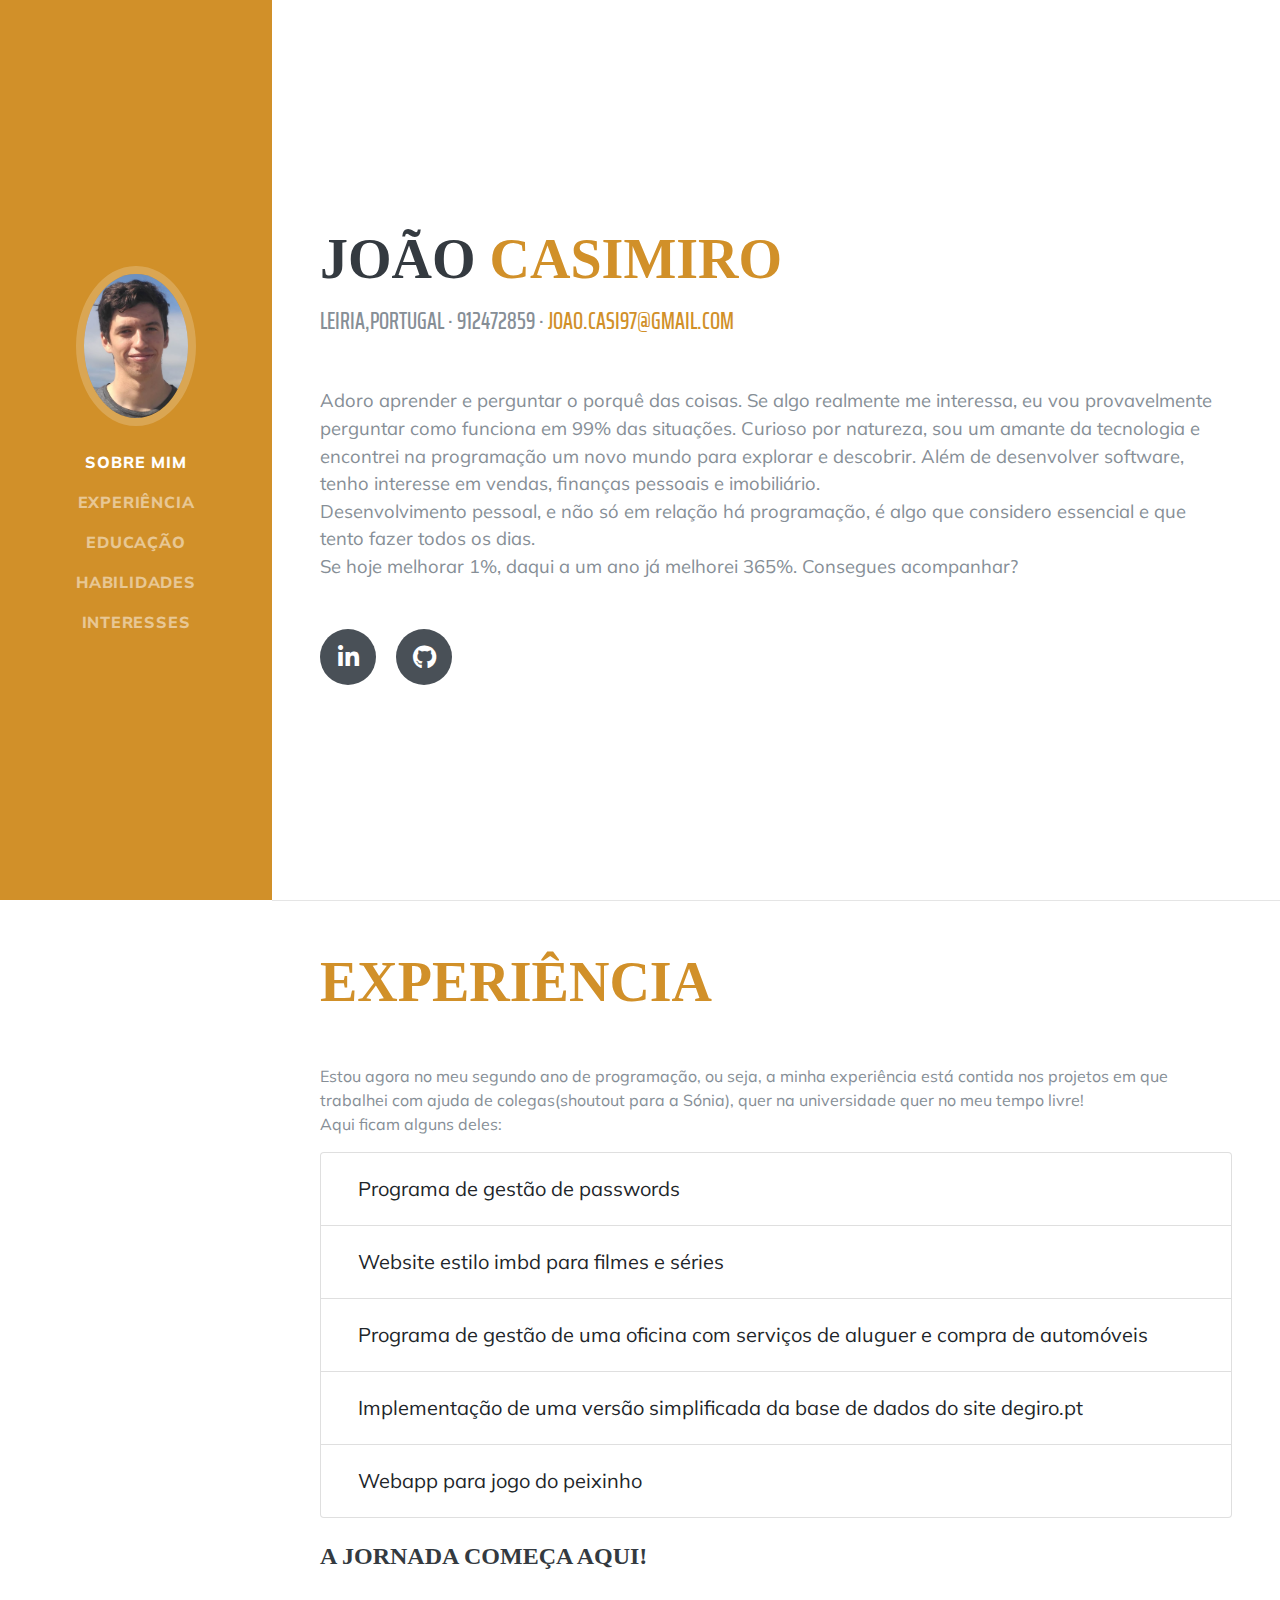
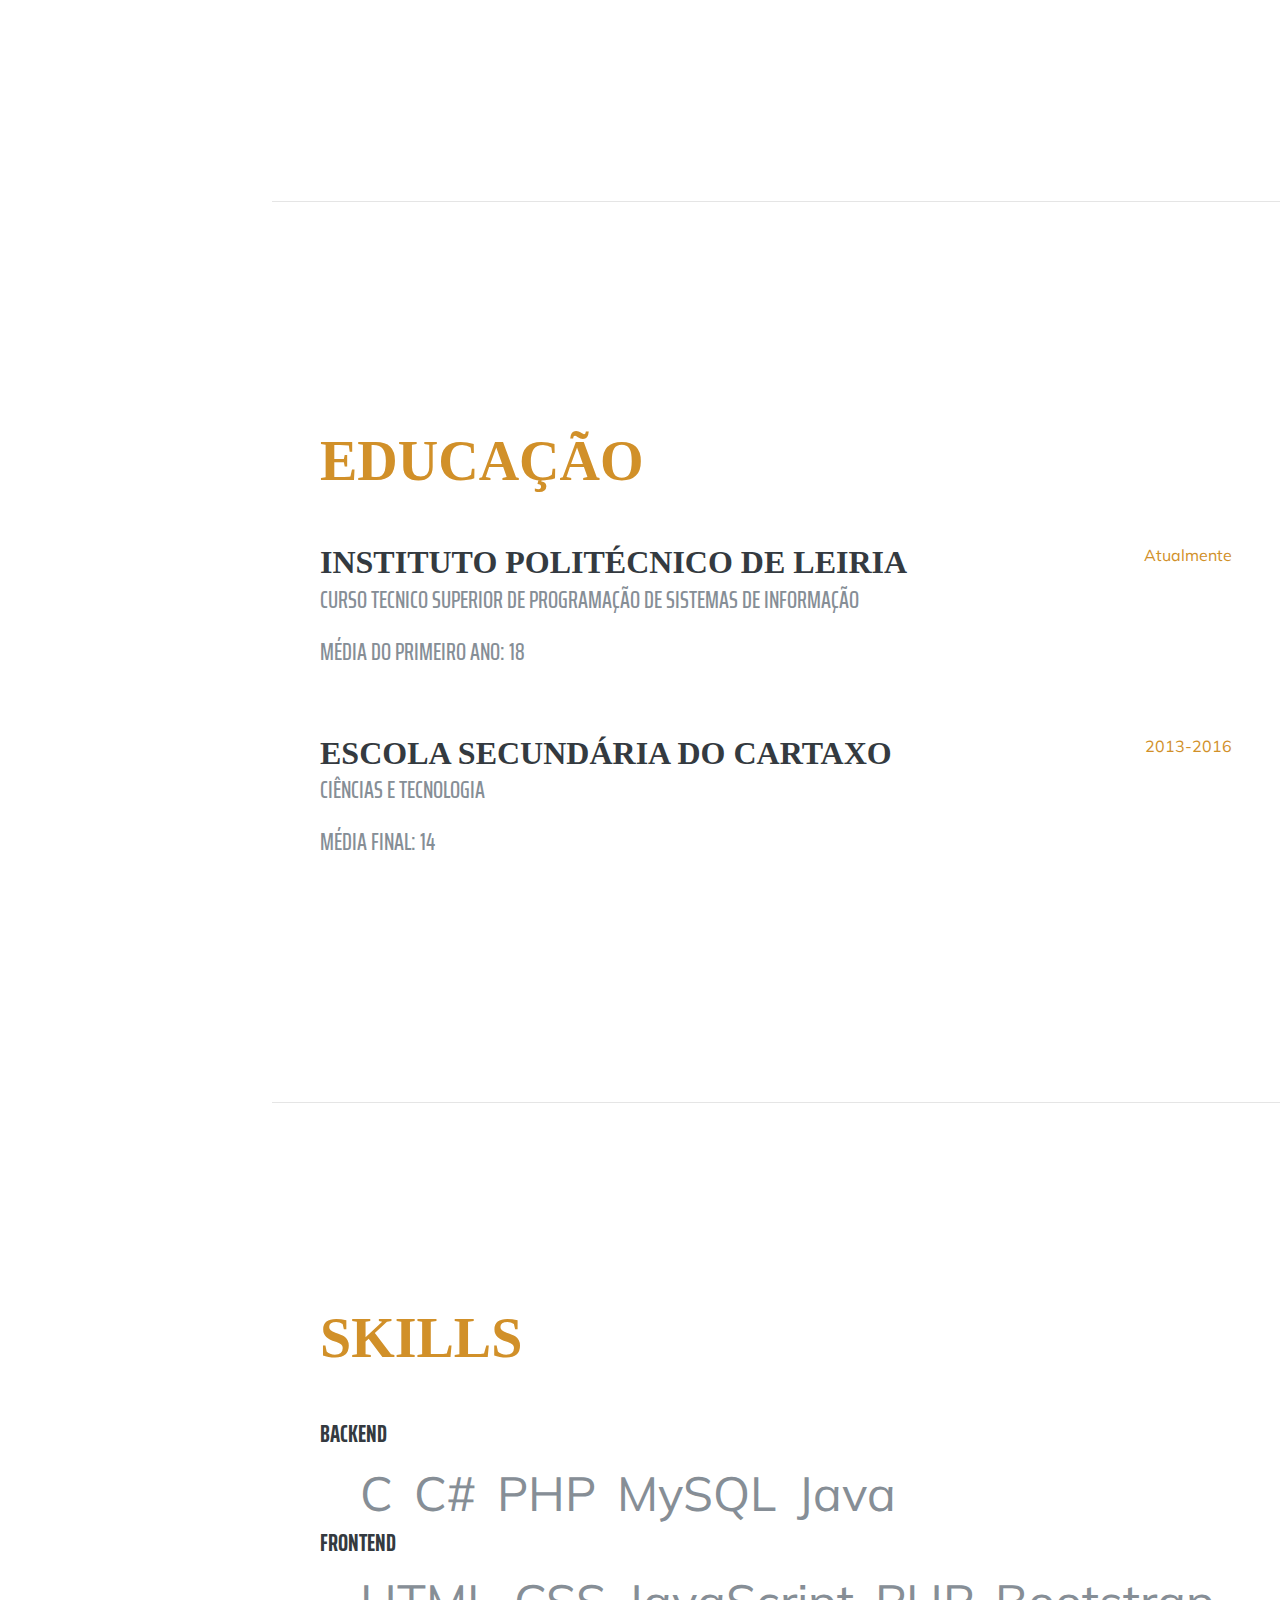
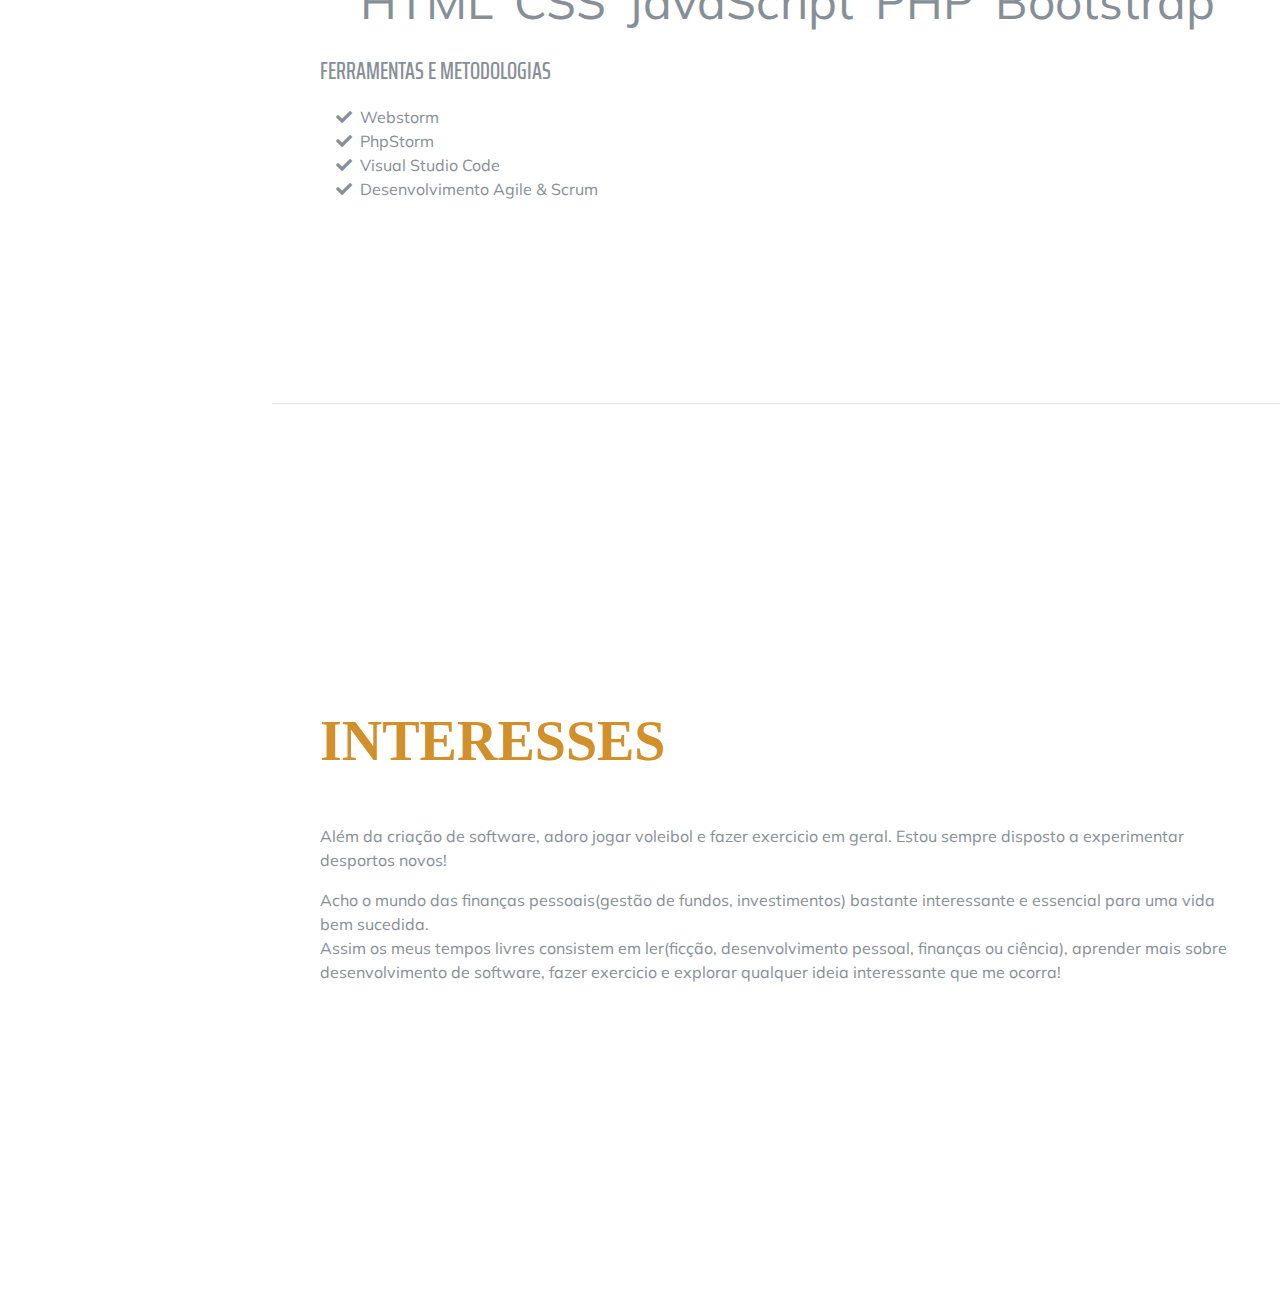
==== commit 25a0cb7e: "pequenas mudanças" ====
--- a/index.html
+++ b/index.html
@@ -175,7 +175,7 @@
         <h2 class="mb-5">Skills</h2>
 
         <ul class="list-inline dev-icons">
-          <h5>Backend</h5>
+          <h4 class="skills">Backend</h4>
           <ol>
               <li class="list-inline-item">
                   C
@@ -193,7 +193,7 @@
                   Java
                 </li>
           </ol>
-          <h5>Frontend</h5>
+          <h4 class="skills">Frontend</h4>
           <ol>
             <li class="list-inline-item">
               HTML
@@ -321,10 +321,10 @@
           </div>
 
           <!-- Left and right controls -->
-          <a class="carousel-control-prev-black" href="#movieManager" data-slide="prev">
+          <a class="carousel-control-prev" href="#movieManager" data-slide="prev">
             <span class="carousel-control-prev-icon"></span>
           </a>
-          <a class="carousel-control-next-black" href="#movieManager" data-slide="next">
+          <a class="carousel-control-next" href="#movieManager" data-slide="next">
             <span class="carousel-control-next-icon"></span>
           </a>
 
@@ -369,10 +369,10 @@
           </div>
 
           <!-- Left and right controls -->
-          <a class="carousel-control-prev-black" href="#gestaoOficina" data-slide="prev">
+          <a class="carousel-control-prev" href="#gestaoOficina" data-slide="prev">
             <span class="carousel-control-prev-icon"></span>
           </a>
-          <a class="carousel-control-next-black" href="#gestaoOficina" data-slide="next">
+          <a class="carousel-control-next" href="#gestaoOficina" data-slide="next">
             <span class="carousel-control-next-icon"></span>
           </a>
         </div>
@@ -397,14 +397,16 @@
               <img class="img-fluid" src="prints/DER.jpg" alt="Esquema DER da base de dados">
             </div>
           </div>
-
+          
           <!-- Left and right controls -->
-          <a class="carousel-control-prev-black" href="#bdDegiro" data-slide="prev">
+          <!--
+          <a class="carousel-control-prev" href="#bdDegiro" data-slide="prev">
             <span class="carousel-control-prev-icon"></span>
           </a>
-          <a class="carousel-control-next-black" href="#bdDegiro" data-slide="next">
+          <a class="carousel-control-next" href="#bdDegiro" data-slide="next">
             <span class="carousel-control-next-icon"></span>
           </a>
+          -->
         </div>
       </div>
     </div>
--- a/css/resume.css
+++ b/css/resume.css
@@ -179,3 +179,12 @@
 .carousel-control-next,.carousel-control-prev {
     filter: invert(100%);
 }
+
+h1{
+  font-size: 3.5rem;
+  line-height: 5.5rem;
+}
+
+.skills{
+  font-family:Saira Extra Condensed;
+}